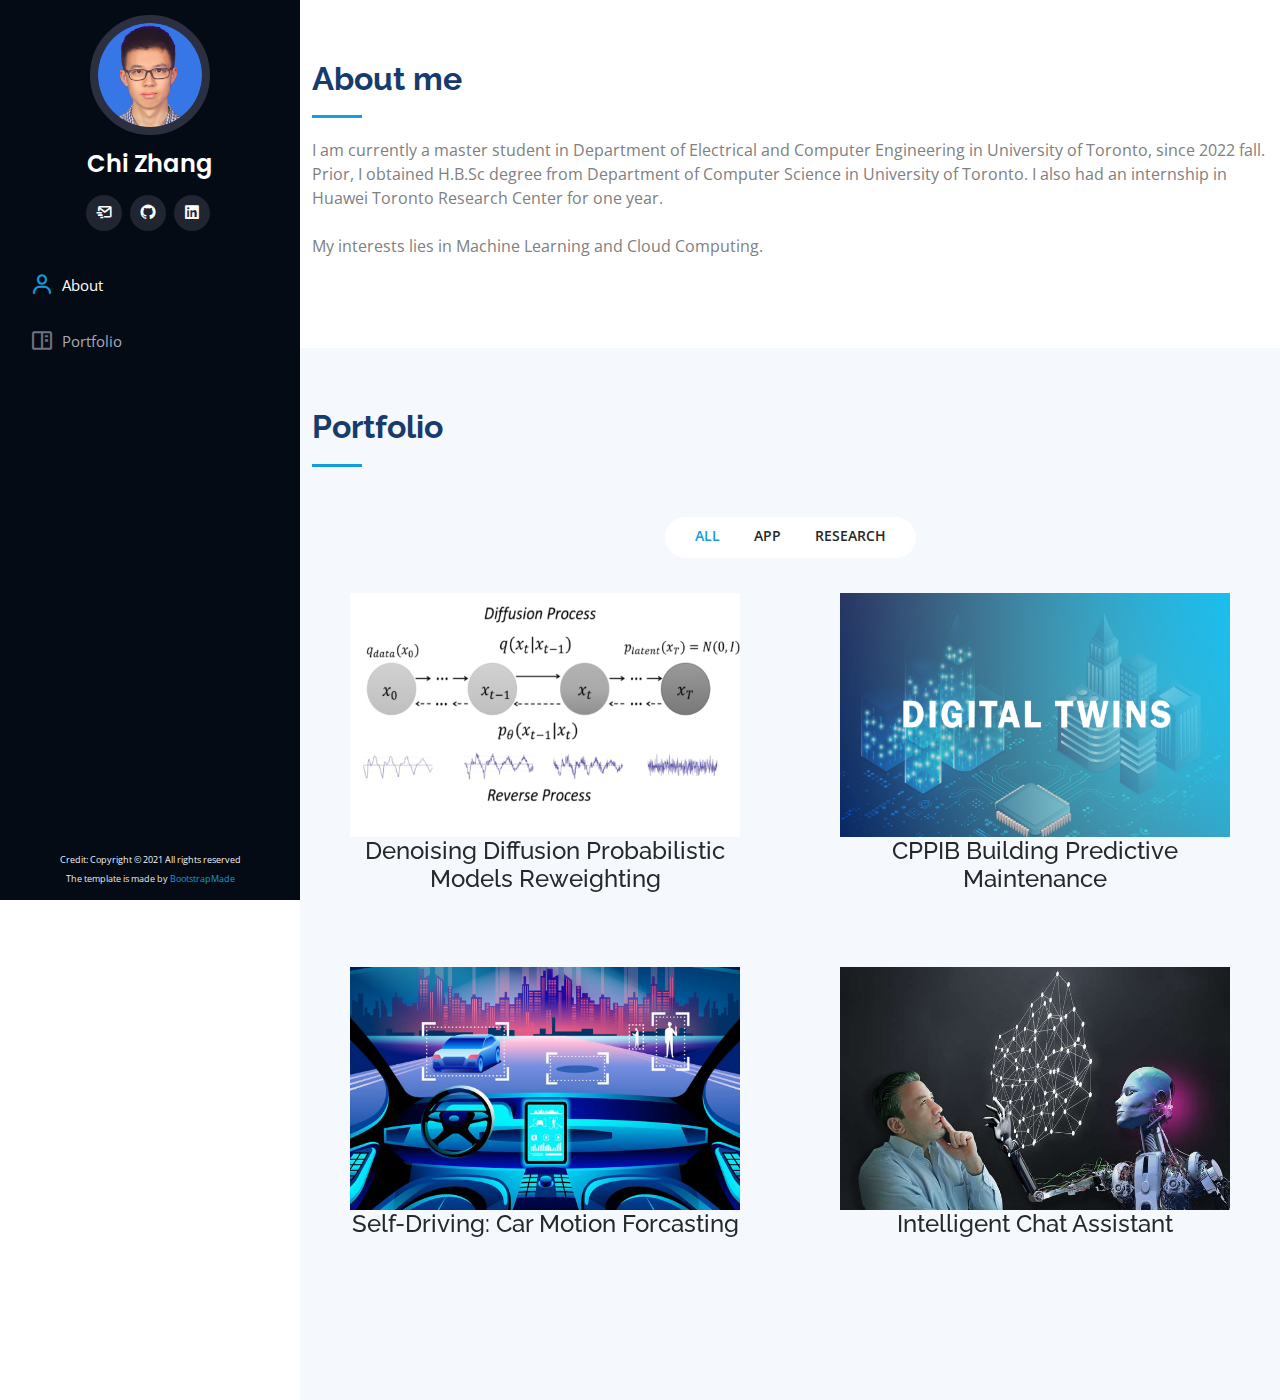
==== index.html @ a96748c1 "add new self-driving page" ====
<!DOCTYPE html>
<html lang="en">

<head>
  <meta charset="utf-8">
  <meta content="width=device-width, initial-scale=1.0" name="viewport">

  <title>Chi Zhang</title>
  <meta content="" name="description">
  <meta content="" name="keywords">

  <!-- Favicons -->
  <link href="assets/img/letter-c.png" rel="icon">
  <!--link href="assets/img/apple-touch-icon.png" rel="apple-touch-icon"-->

  <!-- Google Fonts -->
  <link href="https://fonts.googleapis.com/css?family=Open+Sans:300,300i,400,400i,600,600i,700,700i|Raleway:300,300i,400,400i,500,500i,600,600i,700,700i|Poppins:300,300i,400,400i,500,500i,600,600i,700,700i" rel="stylesheet">

  <!-- Vendor CSS Files -->
  <link href="assets/vendor/aos/aos.css" rel="stylesheet">
  <link href="assets/vendor/bootstrap/css/bootstrap.min.css" rel="stylesheet">
  <link href="assets/vendor/bootstrap-icons/bootstrap-icons.css" rel="stylesheet">
  <link href="assets/vendor/boxicons/css/boxicons.min.css" rel="stylesheet">
  <link href="assets/vendor/glightbox/css/glightbox.min.css" rel="stylesheet">
  <link href="assets/vendor/swiper/swiper-bundle.min.css" rel="stylesheet">

  <!-- Template Main CSS File -->
  <link href="assets/css/style.css" rel="stylesheet">

  <!-- =======================================================
  * Template Name: iPortfolio - v3.7.0
  * Template URL: https://bootstrapmade.com/iportfolio-bootstrap-portfolio-websites-template/
  * Author: BootstrapMade.com
  * License: https://bootstrapmade.com/license/
  ======================================================== -->
</head>

<body>

  <!-- ======= Mobile nav toggle button ======= -->
  <i class="bi bi-list mobile-nav-toggle d-xl-none"></i>

  <!-- ======= Header ======= -->
  <header id="header">
    <div class="d-flex flex-column">

      <div class="profile">
        <img src="assets/img/chi.jpg" alt="" class="img-fluid rounded-circle">
        <h1 class="text-light"><a href="index.html">Chi Zhang</a></h1>
        <div class="social-links mt-3 text-center">
          <a href="mailto:chizhang0826@gmail.com" class="email"><i class="bx bx-mail-send"></i></a>
          <!--a href="https://www.facebook.com/profile.php?id=100013401366754" class="facebook"><i class="bx bxl-facebook"></i></a-->
          <a href="https://www.github.com/chuiyunjun" class="github"><i class="bx bxl-github"></i></a>
          <a href="https://www.linkedin.com/in/chi-zhang-220a3517a/" class="linkedin"><i class="bx bxl-linkedin-square"></i></a>
        </div>
      </div>

      <nav id="navbar" class="nav-menu navbar">
        <ul>
          <!--li><a href="#hero" class="nav-link scrollto active"><i class="bx bx-home"></i> <span>Home</span></a></li-->
          <li><a href="#about" class="nav-link scrollto"><i class="bx bx-user"></i> <span>About</span></a></li>
          <!--li><a href="#education" class="nav-link scrollto"><i class="bx bx-file-blank"></i> <span>Education</span></a></li-->
          <li><a href="#portfolio" class="nav-link scrollto"><i class="bx bx-book-content"></i> <span>Portfolio</span></a></li>
          <!--li><a href="#services" class="nav-link scrollto"><i class="bx bx-server"></i> <span>Services</span></a></li>
          <li><a href="#contact" class="nav-link scrollto"><i class="bx bx-envelope"></i> <span>Contact</span></a></li-->
        </ul>
      </nav><!-- .nav-menu -->
    </div>
  </header><!-- End Header -->

  <!-- ======= Hero Section ======= -->
 <!--section id="hero" class="d-flex flex-column justify-content-center align-items-center">
    <div class="hero-container" data-aos="fade-in">
      <h1>Chi Zhang</h1>
      <p>I'm <span class="typed" data-typed-items="Designer, Developer, Chess Player"></span></p>
    </div>
  </section--><!-- End Hero -->

  <main id="main" class="main">

    <!-- ======= About Section ======= -->
    <section id="about" class="about">
      <div class="container">

        <div class="section-title" style="color: gray">
          <h2>About me</h2>
          <p>I am currently a master student in Department of Electrical and Computer Engineering in University of Toronto, since 2022 fall. Prior, I obtained H.B.Sc degree from Department of Computer Science in University of Toronto. I also had an internship in Huawei Toronto Research Center for one year.</p>
          <br/>
          <p> My interests lies in Machine Learning and Cloud Computing. </p>
        </div>

        <!--div class="row">
          <div class="col-lg-4" data-aos="fade-right">
            <img src="assets/img/profile-img.jpg" class="img-fluid" alt="">
          </div>
          <div class="col-lg-8 pt-4 pt-lg-0 content" data-aos="fade-left">
            <h3>UI/UX Designer &amp; Web Developer.</h3>
            <p class="fst-italic">
              Lorem ipsum dolor sit amet, consectetur adipiscing elit, sed do eiusmod tempor incididunt ut labore et dolore
              magna aliqua.
            </p>
            <div class="row">
              <div class="col-lg-6">
                <ul>
                  <li><i class="bi bi-chevron-right"></i> <strong>Birthday:</strong> <span>1 May 1995</span></li>
                  <li><i class="bi bi-chevron-right"></i> <strong>Website:</strong> <span>www.example.com</span></li>
                  <li><i class="bi bi-chevron-right"></i> <strong>Phone:</strong> <span>+123 456 7890</span></li>
                  <li><i class="bi bi-chevron-right"></i> <strong>City:</strong> <span>New York, USA</span></li>
                </ul>
              </div>
              <div class="col-lg-6">
                <ul>
                  <li><i class="bi bi-chevron-right"></i> <strong>Age:</strong> <span>30</span></li>
                  <li><i class="bi bi-chevron-right"></i> <strong>Degree:</strong> <span>Master</span></li>
                  <li><i class="bi bi-chevron-right"></i> <strong>PhEmailone:</strong> <span>email@example.com</span></li>
                  <li><i class="bi bi-chevron-right"></i> <strong>Freelance:</strong> <span>Available</span></li>
                </ul>
              </div>
            </div>
            <p>
              Officiis eligendi itaque labore et dolorum mollitia officiis optio vero. Quisquam sunt adipisci omnis et ut. Nulla accusantium dolor incidunt officia tempore. Et eius omnis.
              Cupiditate ut dicta maxime officiis quidem quia. Sed et consectetur qui quia repellendus itaque neque. Aliquid amet quidem ut quaerat cupiditate. Ab et eum qui repellendus omnis culpa magni laudantium dolores.
            </p>
          </div>
        </div-->

      </div>
    </section><!-- End About Section -->

    <!-- ======= Facts Section ======= -->
    <!--section id="facts" class="facts">
      <div class="container">

        <div class="section-title">
          <h2>Facts</h2>
          <p>Magnam dolores commodi suscipit. Necessitatibus eius consequatur ex aliquid fuga eum quidem. Sit sint consectetur velit. Quisquam quos quisquam cupiditate. Et nemo qui impedit suscipit alias ea. Quia fugiat sit in iste officiis commodi quidem hic quas.</p>
        </div>

        <div class="row no-gutters">

          <div class="col-lg-3 col-md-6 d-md-flex align-items-md-stretch" data-aos="fade-up">
            <div class="count-box">
              <i class="bi bi-emoji-smile"></i>
              <span data-purecounter-start="0" data-purecounter-end="232" data-purecounter-duration="1" class="purecounter"></span>
              <p><strong>Happy Clients</strong> consequuntur quae</p>
            </div>
          </div>

          <div class="col-lg-3 col-md-6 d-md-flex align-items-md-stretch" data-aos="fade-up" data-aos-delay="100">
            <div class="count-box">
              <i class="bi bi-journal-richtext"></i>
              <span data-purecounter-start="0" data-purecounter-end="521" data-purecounter-duration="1" class="purecounter"></span>
              <p><strong>Projects</strong> adipisci atque cum quia aut</p>
            </div>
          </div>

          <div class="col-lg-3 col-md-6 d-md-flex align-items-md-stretch" data-aos="fade-up" data-aos-delay="200">
            <div class="count-box">
              <i class="bi bi-headset"></i>
              <span data-purecounter-start="0" data-purecounter-end="1453" data-purecounter-duration="1" class="purecounter"></span>
              <p><strong>Hours Of Support</strong> aut commodi quaerat</p>
            </div>
          </div>

          <div class="col-lg-3 col-md-6 d-md-flex align-items-md-stretch" data-aos="fade-up" data-aos-delay="300">
            <div class="count-box">
              <i class="bi bi-people"></i>
              <span data-purecounter-start="0" data-purecounter-end="32" data-purecounter-duration="1" class="purecounter"></span>
              <p><strong>Hard Workers</strong> rerum asperiores dolor</p>
            </div>
          </div>

        </div>

      </div>
    </section--><!-- End Facts Section -->

    <!-- ======= Skills Section ======= -->
    <!--section id="skills" class="skills section-bg">
      <div class="container">

        <div class="section-title">
          <h2>Skills</h2>
          <p>Magnam dolores commodi suscipit. Necessitatibus eius consequatur ex aliquid fuga eum quidem. Sit sint consectetur velit. Quisquam quos quisquam cupiditate. Et nemo qui impedit suscipit alias ea. Quia fugiat sit in iste officiis commodi quidem hic quas.</p>
        </div>

        <div class="row skills-content">

          <div class="col-lg-6" data-aos="fade-up">

            <div class="progress">
              <span class="skill">HTML <i class="val">100%</i></span>
              <div class="progress-bar-wrap">
                <div class="progress-bar" role="progressbar" aria-valuenow="100" aria-valuemin="0" aria-valuemax="100"></div>
              </div>
            </div>

            <div class="progress">
              <span class="skill">CSS <i class="val">90%</i></span>
              <div class="progress-bar-wrap">
                <div class="progress-bar" role="progressbar" aria-valuenow="90" aria-valuemin="0" aria-valuemax="100"></div>
              </div>
            </div>

            <div class="progress">
              <span class="skill">JavaScript <i class="val">75%</i></span>
              <div class="progress-bar-wrap">
                <div class="progress-bar" role="progressbar" aria-valuenow="75" aria-valuemin="0" aria-valuemax="100"></div>
              </div>
            </div>

          </div>

          <div class="col-lg-6" data-aos="fade-up" data-aos-delay="100">

            <div class="progress">
              <span class="skill">PHP <i class="val">80%</i></span>
              <div class="progress-bar-wrap">
                <div class="progress-bar" role="progressbar" aria-valuenow="80" aria-valuemin="0" aria-valuemax="100"></div>
              </div>
            </div>

            <div class="progress">
              <span class="skill">WordPress/CMS <i class="val">90%</i></span>
              <div class="progress-bar-wrap">
                <div class="progress-bar" role="progressbar" aria-valuenow="90" aria-valuemin="0" aria-valuemax="100"></div>
              </div>
            </div>

            <div class="progress">
              <span class="skill">Photoshop <i class="val">55%</i></span>
              <div class="progress-bar-wrap">
                <div class="progress-bar" role="progressbar" aria-valuenow="55" aria-valuemin="0" aria-valuemax="100"></div>
              </div>
            </div>

          </div>

        </div>

      </div>
    </section--><!-- End Skills Section -->

    <!-- ======= Resume Section ======= -->
    <!--section id="education" class="education">
      <div class="container">

        <div class="section-title">
          <h2>Education</h2>
          <p>Magnam dolores commodi suscipit. Necessitatibus eius consequatur ex aliquid fuga eum quidem. Sit sint consectetur velit. Quisquam quos quisquam cupiditate. Et nemo qui impedit suscipit alias ea. Quia fugiat sit in iste officiis commodi quidem hic quas.</p>
        </div>

        <div class="row">
          <div class="col-lg-6" data-aos="fade-up">
            <h3 class="resume-title">Sumary</h3>
            <div class="resume-item pb-0">
              <h4>Alex Smith</h4>
              <p><em>Innovative and deadline-driven Graphic Designer with 3+ years of experience designing and developing user-centered digital/print marketing material from initial concept to final, polished deliverable.</em></p>
              <ul>
                <li>Portland par 127,Orlando, FL</li>
                <li>(123) 456-7891</li>
                <li>alice.barkley@example.com</li>
              </ul>
            </div>

            <h3 class="resume-title">Education</h3>
            <div class="education-item">
              <h4>Master of Engineering, Computer Engineering</h4>
              <h5>2022 - Present</h5>
              <p><em>University of Toronto, Toronto, Canada</em></p>
            </div>

            <div class="education-item">
              <h4>Honours Bachelor of Science, Computer Science</h4>
              <h5>2017 - 2022</h5>
              <p><em>University of Toronto, Toronto, Canada</em></p>
              <p> Computer Science Specialist Program & Statistics Minor Program</p>
              <p> Dean's List Scholar</p>
            </div>
          </div-->

          <!-- div class="col-lg-6" data-aos="fade-up" data-aos-delay="100">
            <h3 class="resume-title">Professional Experience</h3>
            <div class="resume-item">
              <h4>Cloud Applicaitons Platform Engineer, Full-time Intern</h4>
              <h5>2020.5 - 2021.4</h5>
              <p><em>Huawei Canada, Toronto, ON, Canada</em></p>

              <p>Report progress to Chief Architect and Technical Team Leader.</p>
              <br/>
              <p><b>Individual work:</b></p>
              <ul>
                <li>Researched the feasibility of applying <a href="https://webassembly.org/">WebAssembly(WASM)</a> runtime into server side and detected future challenges.</li>
                <li>Researched on optimizing solutions for multi-tenancy of a kubernetes cluster.</li>
                <li>Enabled multi-NodePool feature of a <a href="https://github.com/kubernetes/autoscaler">Kubernetes Cluster Autoscaler plug-in</a> for <a href="https://www.huaweicloud.com/en-us/product/cce.html">Huawei Cloud Container Engine</a></li>
                <li>Added <a href="https://www.huaweicloud.com/en-us/product/functiongraph.html">Huawei Cloud FunctionGraph</a> support to assist in prototyping an experimental automation system which allows users to deploy and maintain applications in Huawei Cloud with command line.</li>
                <li>Added <a href="https://www.huaweicloud.com/en-us/product/functiongraph.html">Huawei Cloud FunctionGraph</a> support in <a href="https://github.com/huaweicloud/terraform-provider-huaweicloud">terraform-provider-huaweicloud plugin</a>.</li>
              </ul>
              <p><b>Group work:</b></p>
              <ul>
                <li>Worked with a senior colleague to design a UI project to dynamically showcase the implicit details of an experimental serverless App engine during the whole process of deploying applications</li>
                <li>Worked with a senior colleague to enhance UI features of <a href="https://www.huaweicloud.com/en-us/product/roma.html">Huawei Cloud ROMA Connect</a>. Re-designed the drawing board for deployment to improve user experience and maintained the backend project.</li>
              </ul>
            </div>
            <div class="resume-item">
              <h4>Cloud Full-Stack Engineer, Part-time Intern</h4>
              <h5>2020.1 - 2020.3</h5>
              <p><em>Fintelics Technology Inc, Toronto, ON, Canada</em></p>
              <ul>
                <li>Conducted research about customer needs and designed quantitative engineering models.</li>
                <li>Developed financial applications with Node.js. Designed and implemented REST APIs.</li>
                <li>Deployed and maintained the application on the cloud.</li>
                <li>Managed the project using Trello and Jira to track overall progress.</li>
              </ul>
            </div>
          </div>
        </div>
      </div>
    </section--><!-- End Resume Section -->

    <!-- ======= Portfolio Section ======= -->
    <section id="portfolio" class="portfolio section-bg">
      <div class="container">

        <div class="section-title">
          <h2>Portfolio</h2>
          <!--p>Magnam dolores commodi suscipit. Necessitatibus eius consequatur ex aliquid fuga eum quidem. Sit sint consectetur velit. Quisquam quos quisquam cupiditate. Et nemo qui impedit suscipit alias ea. Quia fugiat sit in iste officiis commodi quidem hic quas.</p-->
        </div>

        <div class="row" data-aos="fade-up">
          <!--div class="col-lg-12 d-flex justify-content-center"-->
          <div class="col-lg-12 d-flex">
            <ul id="portfolio-flters">
              <li data-filter="*" class="filter-active">All</li>
              <li data-filter=".filter-app">App</li>
              <li data-filter=".filter-research">Research</li>
              <!--li data-filter=".filter-web">Web</li-->
            </ul>
          </div>
        </div>

        <div class="row portfolio-container" data-aos="fade-up" data-aos-delay="100">

          <div class="col-lg-6 col-md-6 portfolio-item filter-research">
            <div class="project-card">
              <a href="ddpm.html" title="More Details">
                <img src="assets/img/ddpm.png" class="img-fluid" alt="">
              </a>
            </div>
            <div style="height: 100px">
              <h4 style="text-align: center;"> Denoising Diffusion Probabilistic Models Reweighting</h4>
            </div>

          </div>

          <div class="col-lg-6 col-md-6 portfolio-item filter-research">
            <div class="project-card">
              <a href="building.html">
                <img src="assets/img/Digital-Twins.png" class="img-fluid" alt="">
              </a>
            </div>
            <div style="height: 100px">
              <h4 style="text-align: center;"> CPPIB Building Predictive Maintenance</h4>
            </div>
          </div>



          <div class="col-lg-6 col-md-6 portfolio-item filter-research">
            <div class="project-card">
              <a href="auto-driving.html" title="More Details">
                <img src="assets/img/selfdriving.png" class="img-fluid" alt="">
              </a>
            </div>

            <div style="height: 100px">
              <h4 style="text-align: center;"> Self-Driving: Car Motion Forcasting</h4>
            </div>
          </div>


          <div class="col-lg-6 col-md-6 portfolio-item filter-app">
            <div class="project-card">
              <a href="AIChatBot.html">
                <img src="assets/img/chatting-with-bot.png" class="img-fluid" alt="">
              </a>
            </div>

            <div style="height: 100px">
              <h4 style="text-align: center;"> Intelligent Chat Assistant</h4>
            </div>
          </div>

          <!--div class="col-lg-4 col-md-6 portfolio-item filter-app">
            <div class="portfolio-wrap">
              <img src="assets/img/portfolio/portfolio-3.jpg" class="img-fluid" alt="">
              <div class="portfolio-links">
                <a href="assets/img/portfolio/portfolio-3.jpg" data-gallery="portfolioGallery" class="portfolio-lightbox" title="App 2"><i class="bx bx-plus"></i></a>
                <a href="portfolio-details.html" title="More Details"><i class="bx bx-link"></i></a>
              </div>
            </div>
          </div-->

          <!--div class="col-lg-4 col-md-6 portfolio-item filter-card">
            <div class="portfolio-wrap">
              <img src="assets/img/portfolio/portfolio-4.jpg" class="img-fluid" alt="">
              <div class="portfolio-links">
                <a href="assets/img/portfolio/portfolio-4.jpg" data-gallery="portfolioGallery" class="portfolio-lightbox" title="Card 2"><i class="bx bx-plus"></i></a>
                <a href="portfolio-details.html" title="More Details"><i class="bx bx-link"></i></a>
              </div>
            </div>
          </div-->

          <!--div class="col-lg-4 col-md-6 portfolio-item filter-web">
            <div class="portfolio-wrap">
              <img src="assets/img/portfolio/portfolio-5.jpg" class="img-fluid" alt="">
              <div class="portfolio-links">
                <a href="assets/img/portfolio/portfolio-5.jpg" data-gallery="portfolioGallery" class="portfolio-lightbox" title="Web 2"><i class="bx bx-plus"></i></a>
                <a href="portfolio-details.html" title="More Details"><i class="bx bx-link"></i></a>
              </div>
            </div>
          </div-->

          <!--div class="col-lg-4 col-md-6 portfolio-item filter-app">
            <div class="portfolio-wrap">
              <img src="assets/img/portfolio/portfolio-6.jpg" class="img-fluid" alt="">
              <div class="portfolio-links">
                <a href="assets/img/portfolio/portfolio-6.jpg" data-gallery="portfolioGallery" class="portfolio-lightbox" title="App 3"><i class="bx bx-plus"></i></a>
                <a href="portfolio-details.html" title="More Details"><i class="bx bx-link"></i></a>
              </div>
            </div>
          </div-->

          <!--div class="col-lg-4 col-md-6 portfolio-item filter-card">
            <div class="portfolio-wrap">
              <img src="assets/img/portfolio/portfolio-7.jpg" class="img-fluid" alt="">
              <div class="portfolio-links">
                <a href="assets/img/portfolio/portfolio-7.jpg" data-gallery="portfolioGallery" class="portfolio-lightbox" title="Card 1"><i class="bx bx-plus"></i></a>
                <a href="portfolio-details.html" title="More Details"><i class="bx bx-link"></i></a>
              </div>
            </div>
          </div-->

          <!--div class="col-lg-4 col-md-6 portfolio-item filter-card">
            <div class="portfolio-wrap">
              <img src="assets/img/portfolio/portfolio-8.jpg" class="img-fluid" alt="">
              <div class="portfolio-links">
                <a href="assets/img/portfolio/portfolio-8.jpg" data-gallery="portfolioGallery" class="portfolio-lightbox" title="Card 3"><i class="bx bx-plus"></i></a>
                <a href="portfolio-details.html" title="More Details"><i class="bx bx-link"></i></a>
              </div>
            </div>
          </div-->

          <!--div class="col-lg-4 col-md-6 portfolio-item filter-web">
            <div class="portfolio-wrap">
              <img src="assets/img/portfolio/portfolio-9.jpg" class="img-fluid" alt="">
              <div class="portfolio-links">
                <a href="assets/img/portfolio/portfolio-9.jpg" data-gallery="portfolioGallery" class="portfolio-lightbox" title="Web 3"><i class="bx bx-plus"></i></a>
                <a href="portfolio-details.html" title="More Details"><i class="bx bx-link"></i></a>
              </div>
            </div>
          </div-->

        </div>

        <!-- Viewer Counter-->
        <div hidden="hidden">
          <a href="http://www.clustrmaps.com/map/Chuiyunjun.github.io" title="Visit tracker for Chuiyunjun.github.io"><img src="//www.clustrmaps.com/map_v2.png?d=R3ADTb4q2JE1bN-JgrYoepkKYNquhp7sQB3cGqjV6yg" /></a>
        </div>
      </div>
    </section><!-- End Portfolio Section -->

    <!-- ======= Services Section ======= -->
    <!--section id="services" class="services">
      <div class="container">

        <div class="section-title">
          <h2>Services</h2>
          <p>Magnam dolores commodi suscipit. Necessitatibus eius consequatur ex aliquid fuga eum quidem. Sit sint consectetur velit. Quisquam quos quisquam cupiditate. Et nemo qui impedit suscipit alias ea. Quia fugiat sit in iste officiis commodi quidem hic quas.</p>
        </div>

        <div class="row">
          <div class="col-lg-4 col-md-6 icon-box" data-aos="fade-up">
            <div class="icon"><i class="bi bi-briefcase"></i></div>
            <h4 class="title"><a href="">Lorem Ipsum</a></h4>
            <p class="description">Voluptatum deleniti atque corrupti quos dolores et quas molestias excepturi sint occaecati cupiditate non provident</p>
          </div>
          <div class="col-lg-4 col-md-6 icon-box" data-aos="fade-up" data-aos-delay="100">
            <div class="icon"><i class="bi bi-card-checklist"></i></div>
            <h4 class="title"><a href="">Dolor Sitema</a></h4>
            <p class="description">Minim veniam, quis nostrud exercitation ullamco laboris nisi ut aliquip ex ea commodo consequat tarad limino ata</p>
          </div>
          <div class="col-lg-4 col-md-6 icon-box" data-aos="fade-up" data-aos-delay="200">
            <div class="icon"><i class="bi bi-bar-chart"></i></div>
            <h4 class="title"><a href="">Sed ut perspiciatis</a></h4>
            <p class="description">Duis aute irure dolor in reprehenderit in voluptate velit esse cillum dolore eu fugiat nulla pariatur</p>
          </div>
          <div class="col-lg-4 col-md-6 icon-box" data-aos="fade-up" data-aos-delay="300">
            <div class="icon"><i class="bi bi-binoculars"></i></div>
            <h4 class="title"><a href="">Magni Dolores</a></h4>
            <p class="description">Excepteur sint occaecat cupidatat non proident, sunt in culpa qui officia deserunt mollit anim id est laborum</p>
          </div>
          <div class="col-lg-4 col-md-6 icon-box" data-aos="fade-up" data-aos-delay="400">
            <div class="icon"><i class="bi bi-brightness-high"></i></div>
            <h4 class="title"><a href="">Nemo Enim</a></h4>
            <p class="description">At vero eos et accusamus et iusto odio dignissimos ducimus qui blanditiis praesentium voluptatum deleniti atque</p>
          </div>
          <div class="col-lg-4 col-md-6 icon-box" data-aos="fade-up" data-aos-delay="500">
            <div class="icon"><i class="bi bi-calendar4-week"></i></div>
            <h4 class="title"><a href="">Eiusmod Tempor</a></h4>
            <p class="description">Et harum quidem rerum facilis est et expedita distinctio. Nam libero tempore, cum soluta nobis est eligendi</p>
          </div>
        </div>

      </div>
    </section--><!-- End Services Section -->

    <!-- ======= Testimonials Section ======= -->
    <!--section id="testimonials" class="testimonials section-bg">
      <div class="container">

        <div class="section-title">
          <h2>Testimonials</h2>
          <p>Magnam dolores commodi suscipit. Necessitatibus eius consequatur ex aliquid fuga eum quidem. Sit sint consectetur velit. Quisquam quos quisquam cupiditate. Et nemo qui impedit suscipit alias ea. Quia fugiat sit in iste officiis commodi quidem hic quas.</p>
        </div>

        <div class="testimonials-slider swiper" data-aos="fade-up" data-aos-delay="100">
          <div class="swiper-wrapper">

            <div class="swiper-slide">
              <div class="testimonial-item" data-aos="fade-up">
                <p>
                  <i class="bx bxs-quote-alt-left quote-icon-left"></i>
                  Proin iaculis purus consequat sem cure digni ssim donec porttitora entum suscipit rhoncus. Accusantium quam, ultricies eget id, aliquam eget nibh et. Maecen aliquam, risus at semper.
                  <i class="bx bxs-quote-alt-right quote-icon-right"></i>
                </p>
                <img src="assets/img/testimonials/testimonials-1.jpg" class="testimonial-img" alt="">
                <h3>Saul Goodman</h3>
                <h4>Ceo &amp; Founder</h4>
              </div>
            </div>

            <div class="swiper-slide">
              <div class="testimonial-item" data-aos="fade-up" data-aos-delay="100">
                <p>
                  <i class="bx bxs-quote-alt-left quote-icon-left"></i>
                  Export tempor illum tamen malis malis eram quae irure esse labore quem cillum quid cillum eram malis quorum velit fore eram velit sunt aliqua noster fugiat irure amet legam anim culpa.
                  <i class="bx bxs-quote-alt-right quote-icon-right"></i>
                </p>
                <img src="assets/img/testimonials/testimonials-2.jpg" class="testimonial-img" alt="">
                <h3>Sara Wilsson</h3>
                <h4>Designer</h4>
              </div>
            </div>

            <div class="swiper-slide">
              <div class="testimonial-item" data-aos="fade-up" data-aos-delay="200">
                <p>
                  <i class="bx bxs-quote-alt-left quote-icon-left"></i>
                  Enim nisi quem export duis labore cillum quae magna enim sint quorum nulla quem veniam duis minim tempor labore quem eram duis noster aute amet eram fore quis sint minim.
                  <i class="bx bxs-quote-alt-right quote-icon-right"></i>
                </p>
                <img src="assets/img/testimonials/testimonials-3.jpg" class="testimonial-img" alt="">
                <h3>Jena Karlis</h3>
                <h4>Store Owner</h4>
              </div>
            </div>

            <div class="swiper-slide">
              <div class="testimonial-item" data-aos="fade-up" data-aos-delay="300">
                <p>
                  <i class="bx bxs-quote-alt-left quote-icon-left"></i>
                  Fugiat enim eram quae cillum dolore dolor amet nulla culpa multos export minim fugiat minim velit minim dolor enim duis veniam ipsum anim magna sunt elit fore quem dolore labore illum veniam.
                  <i class="bx bxs-quote-alt-right quote-icon-right"></i>
                </p>
                <img src="assets/img/testimonials/testimonials-4.jpg" class="testimonial-img" alt="">
                <h3>Matt Brandon</h3>
                <h4>Freelancer</h4>
              </div>
            </div>

            <div class="swiper-slide">
              <div class="testimonial-item" data-aos="fade-up" data-aos-delay="400">
                <p>
                  <i class="bx bxs-quote-alt-left quote-icon-left"></i>
                  Quis quorum aliqua sint quem legam fore sunt eram irure aliqua veniam tempor noster veniam enim culpa labore duis sunt culpa nulla illum cillum fugiat legam esse veniam culpa fore nisi cillum quid.
                  <i class="bx bxs-quote-alt-right quote-icon-right"></i>
                </p>
                <img src="assets/img/testimonials/testimonials-5.jpg" class="testimonial-img" alt="">
                <h3>John Larson</h3>
                <h4>Entrepreneur</h4>
              </div>
            </div>

          </div>
          <div class="swiper-pagination"></div>
        </div>

      </div>
    </section--><!-- End Testimonials Section -->

    <!-- ======= Contact Section ======= -->
    <!--section id="contact" class="contact">
      <div class="container">

        <div class="section-title">
          <h2>Contact</h2>
          <p>Magnam dolores commodi suscipit. Necessitatibus eius consequatur ex aliquid fuga eum quidem. Sit sint consectetur velit. Quisquam quos quisquam cupiditate. Et nemo qui impedit suscipit alias ea. Quia fugiat sit in iste officiis commodi quidem hic quas.</p>
        </div>

        <div class="row" data-aos="fade-in">

          <div class="col-lg-5 d-flex align-items-stretch">
            <div class="info">
              <div class="address">
                <i class="bi bi-geo-alt"></i>
                <h4>Location:</h4>
                <p>A108 Adam Street, New York, NY 535022</p>
              </div>

              <div class="email">
                <i class="bi bi-envelope"></i>
                <h4>Email:</h4>
                <p>info@example.com</p>
              </div>

              <div class="phone">
                <i class="bi bi-phone"></i>
                <h4>Call:</h4>
                <p>+1 5589 55488 55s</p>
              </div>

              <iframe src="https://www.google.com/maps/embed?pb=!1m14!1m8!1m3!1d12097.433213460943!2d-74.0062269!3d40.7101282!3m2!1i1024!2i768!4f13.1!3m3!1m2!1s0x0%3A0xb89d1fe6bc499443!2sDowntown+Conference+Center!5e0!3m2!1smk!2sbg!4v1539943755621" frameborder="0" style="border:0; width: 100%; height: 290px;" allowfullscreen></iframe>
            </div>

          </div>

          <div class="col-lg-7 mt-5 mt-lg-0 d-flex align-items-stretch">
            <form action="forms/contact.php" method="post" role="form" class="php-email-form">
              <div class="row">
                <div class="form-group col-md-6">
                  <label for="name">Your Name</label>
                  <input type="text" name="name" class="form-control" id="name" required>
                </div>
                <div class="form-group col-md-6">
                  <label for="name">Your Email</label>
                  <input type="email" class="form-control" name="email" id="email" required>
                </div>
              </div>
              <div class="form-group">
                <label for="name">Subject</label>
                <input type="text" class="form-control" name="subject" id="subject" required>
              </div>
              <div class="form-group">
                <label for="name">Message</label>
                <textarea class="form-control" name="message" rows="10" required></textarea>
              </div>
              <div class="my-3">
                <div class="loading">Loading</div>
                <div class="error-message"></div>
                <div class="sent-message">Your message has been sent. Thank you!</div>
              </div>
              <div class="text-center"><button type="submit">Send Message</button></div>
            </form>
          </div>

        </div>

      </div>
    </section--><!-- End Contact Section -->


  </main><!-- End #main -->

  <!-- ======= Footer ======= -->
  <footer id="footer">
    <div class="container">
      <div class="copyright" style="font-size: xx-small">
        Credit: Copyright © 2021 All rights reserved
      </div>
      <div class="credits" style="font-size: xx-small">
        <!-- All the links in the footer should remain intact. -->
        <!-- You can delete the links only if you purchased the pro version. -->
        <!-- Licensing information: https://bootstrapmade.com/license/ -->
        <!-- Purchase the pro version with working PHP/AJAX contact form: https://bootstrapmade.com/iportfolio-bootstrap-portfolio-websites-template/ -->
        The template is made by <a href="https://bootstrapmade.com/">BootstrapMade</a>
      </div>
    </div>
  </footer><!-- End  Footer -->

  <a href="#" class="back-to-top d-flex align-items-center justify-content-center"><i class="bi bi-arrow-up-short"></i></a>

  <!-- Vendor JS Files -->
  <script src="assets/vendor/purecounter/purecounter.js"></script>
  <script src="assets/vendor/aos/aos.js"></script>
  <script src="assets/vendor/bootstrap/js/bootstrap.bundle.min.js"></script>
  <script src="assets/vendor/glightbox/js/glightbox.min.js"></script>
  <script src="assets/vendor/isotope-layout/isotope.pkgd.min.js"></script>
  <script src="assets/vendor/swiper/swiper-bundle.min.js"></script>
  <script src="assets/vendor/typed.js/typed.min.js"></script>
  <script src="assets/vendor/waypoints/noframework.waypoints.js"></script>
  <script src="assets/vendor/php-email-form/validate.js"></script>

  <!-- Template Main JS File -->
  <script src="assets/js/main.js"></script>

</body>

</html>
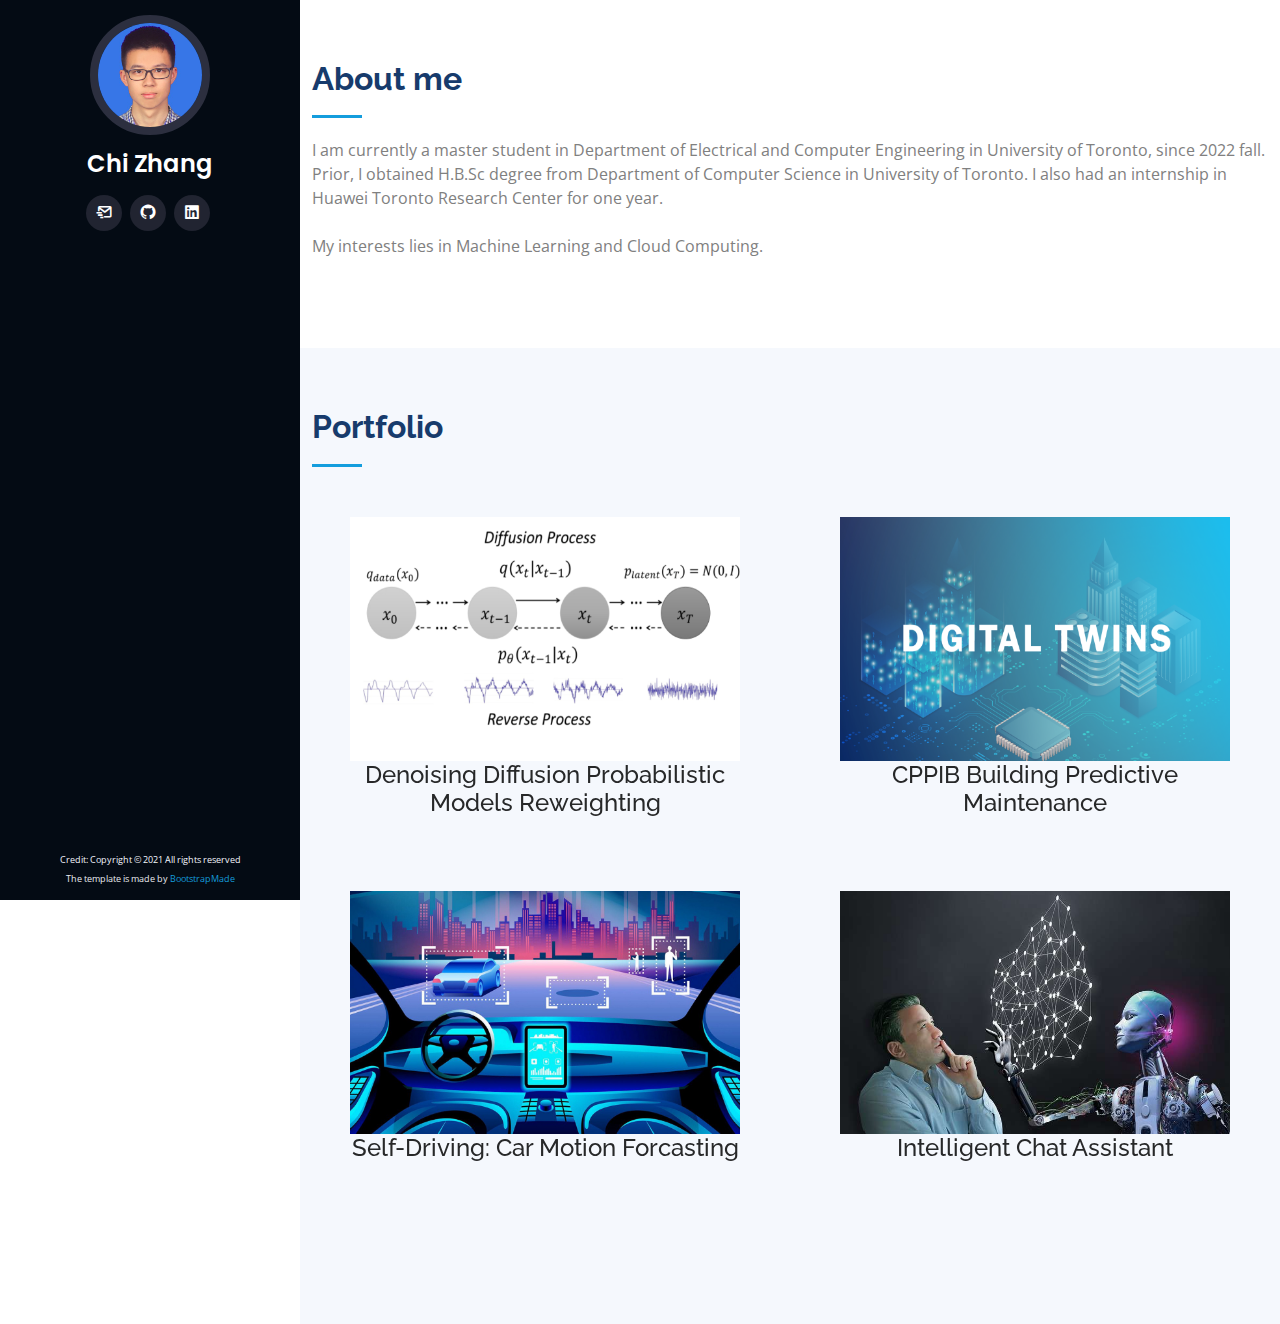
==== commit e6b6709c: "adding ddpm" ====
--- a/index.html
+++ b/index.html
@@ -46,7 +46,7 @@
 
       <div class="profile">
         <img src="assets/img/chi.jpg" alt="" class="img-fluid rounded-circle">
-        <h1 class="text-light"><a href="index.html">Chi Zhang</a></h1>
+        <h1 class="text-light" style="text-align: center"><a href="index.html">Chi Zhang</a></h1>
         <div class="social-links mt-3 text-center">
           <a href="mailto:chizhang0826@gmail.com" class="email"><i class="bx bx-mail-send"></i></a>
           <!--a href="https://www.facebook.com/profile.php?id=100013401366754" class="facebook"><i class="bx bxl-facebook"></i></a-->
@@ -58,9 +58,8 @@
       <nav id="navbar" class="nav-menu navbar">
         <ul>
           <!--li><a href="#hero" class="nav-link scrollto active"><i class="bx bx-home"></i> <span>Home</span></a></li-->
-          <li><a href="#about" class="nav-link scrollto"><i class="bx bx-user"></i> <span>About</span></a></li>
+          <!--li><a href="#about" class="nav-link scrollto"><i class="bx bx-user"></i> <span>About</span></a></li-->
           <!--li><a href="#education" class="nav-link scrollto"><i class="bx bx-file-blank"></i> <span>Education</span></a></li-->
-          <li><a href="#portfolio" class="nav-link scrollto"><i class="bx bx-book-content"></i> <span>Portfolio</span></a></li>
           <!--li><a href="#services" class="nav-link scrollto"><i class="bx bx-server"></i> <span>Services</span></a></li>
           <li><a href="#contact" class="nav-link scrollto"><i class="bx bx-envelope"></i> <span>Contact</span></a></li-->
         </ul>
@@ -327,18 +326,6 @@
           <!--p>Magnam dolores commodi suscipit. Necessitatibus eius consequatur ex aliquid fuga eum quidem. Sit sint consectetur velit. Quisquam quos quisquam cupiditate. Et nemo qui impedit suscipit alias ea. Quia fugiat sit in iste officiis commodi quidem hic quas.</p-->
         </div>
 
-        <div class="row" data-aos="fade-up">
-          <!--div class="col-lg-12 d-flex justify-content-center"-->
-          <div class="col-lg-12 d-flex">
-            <ul id="portfolio-flters">
-              <li data-filter="*" class="filter-active">All</li>
-              <li data-filter=".filter-app">App</li>
-              <li data-filter=".filter-research">Research</li>
-              <!--li data-filter=".filter-web">Web</li-->
-            </ul>
-          </div>
-        </div>
-
         <div class="row portfolio-container" data-aos="fade-up" data-aos-delay="100">
 
           <div class="col-lg-6 col-md-6 portfolio-item filter-research">
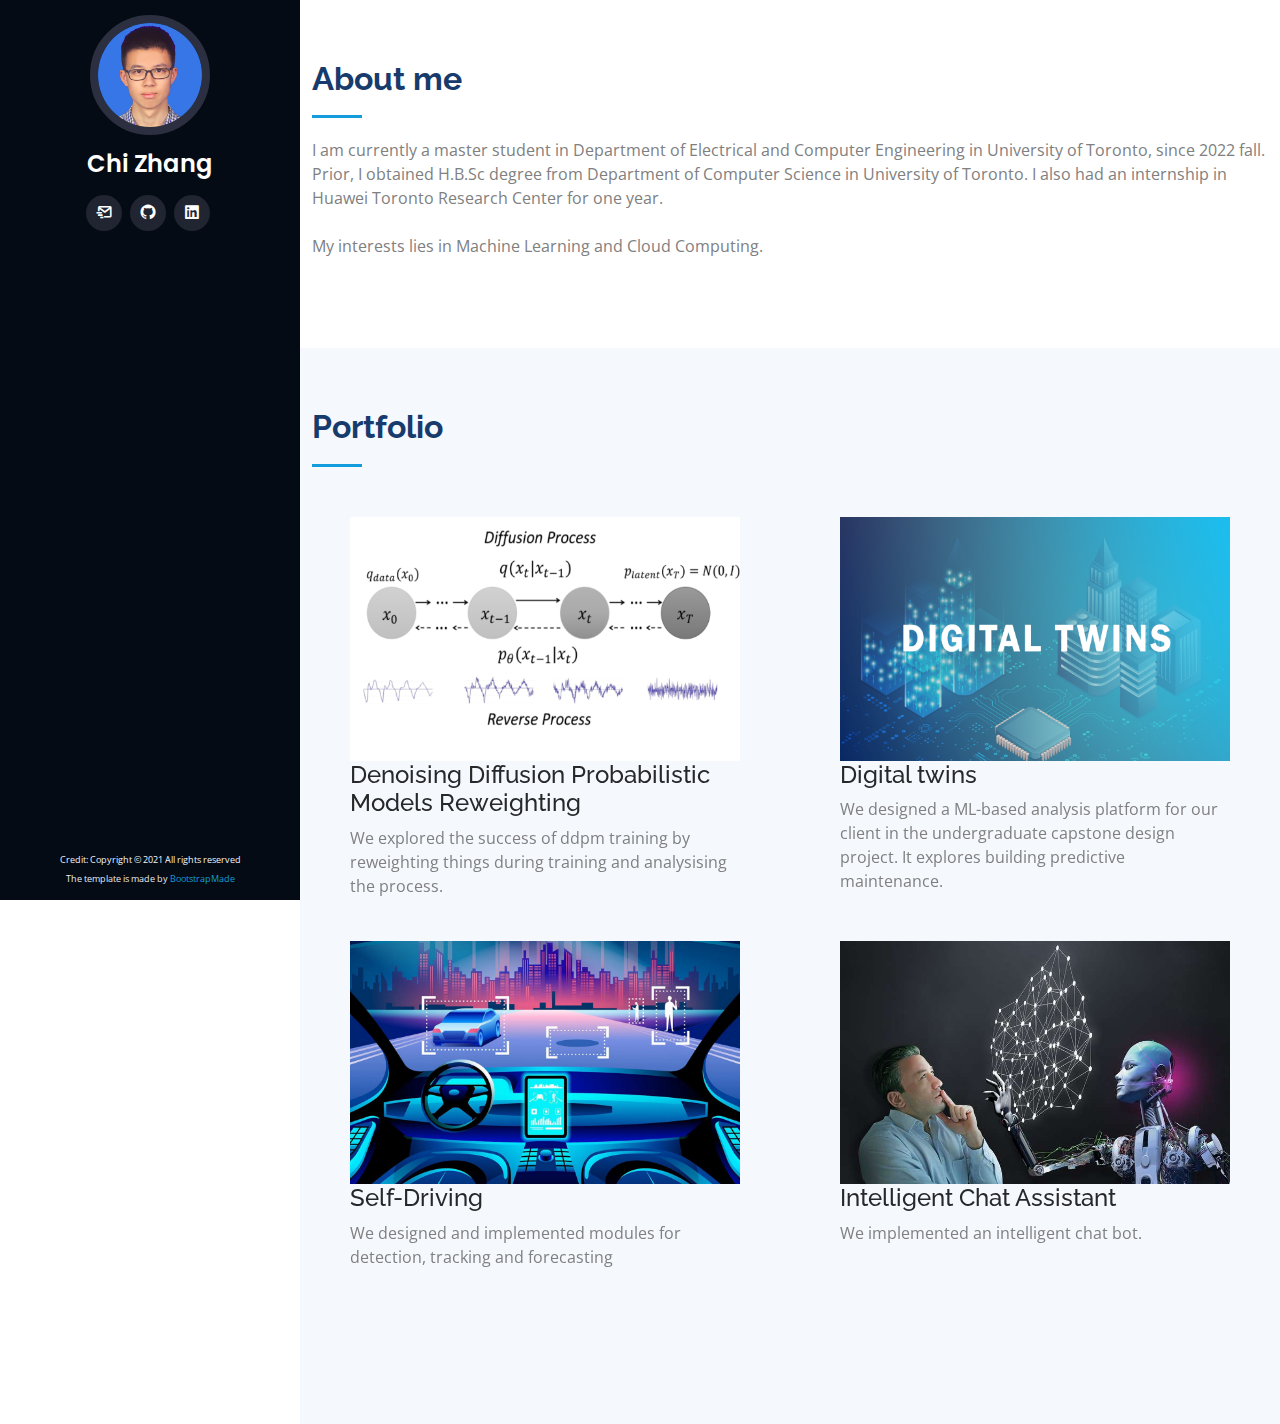
==== commit 1e119c90: "adding ddpm" ====
--- a/index.html
+++ b/index.html
@@ -334,8 +334,11 @@
                 <img src="assets/img/ddpm.png" class="img-fluid" alt="">
               </a>
             </div>
-            <div style="height: 100px">
-              <h4 style="text-align: center;"> Denoising Diffusion Probabilistic Models Reweighting</h4>
+            <div style="height: 150px">
+              <h4 style="text-align: left;"> Denoising Diffusion Probabilistic Models Reweighting</h4>
+              <div style="color: gray">
+                <sm> We explored the success of ddpm training by reweighting things during training and analysising the process.</sm>
+              </div>
             </div>
 
           </div>
@@ -346,8 +349,11 @@
                 <img src="assets/img/Digital-Twins.png" class="img-fluid" alt="">
               </a>
             </div>
-            <div style="height: 100px">
-              <h4 style="text-align: center;"> CPPIB Building Predictive Maintenance</h4>
+            <div style="height: 150px">
+              <h4 style="text-align: left;"> Digital twins</h4>
+              <div style="color: gray">
+                <sm> We designed a ML-based analysis platform for our client in the undergraduate capstone design project. It explores building predictive maintenance.</sm>
+              </div>
             </div>
           </div>
 
@@ -360,9 +366,13 @@
               </a>
             </div>
 
-            <div style="height: 100px">
-              <h4 style="text-align: center;"> Self-Driving: Car Motion Forcasting</h4>
-            </div>
+            <div style="height: 150px">
+              <h4 style="text-align: left;"> Self-Driving</h4>
+              <div style="color: gray">
+                <sm> We designed and implemented modules for detection, tracking and forecasting</sm>
+              </div>
+            </div>
+
           </div>
 
 
@@ -373,8 +383,11 @@
               </a>
             </div>
 
-            <div style="height: 100px">
-              <h4 style="text-align: center;"> Intelligent Chat Assistant</h4>
+            <div style="height: 150px">
+              <h4 style="text-align: left;"> Intelligent Chat Assistant</h4>
+              <div style="color: gray">
+                <sm> We implemented an intelligent chat bot.</sm>
+              </div>
             </div>
           </div>
 
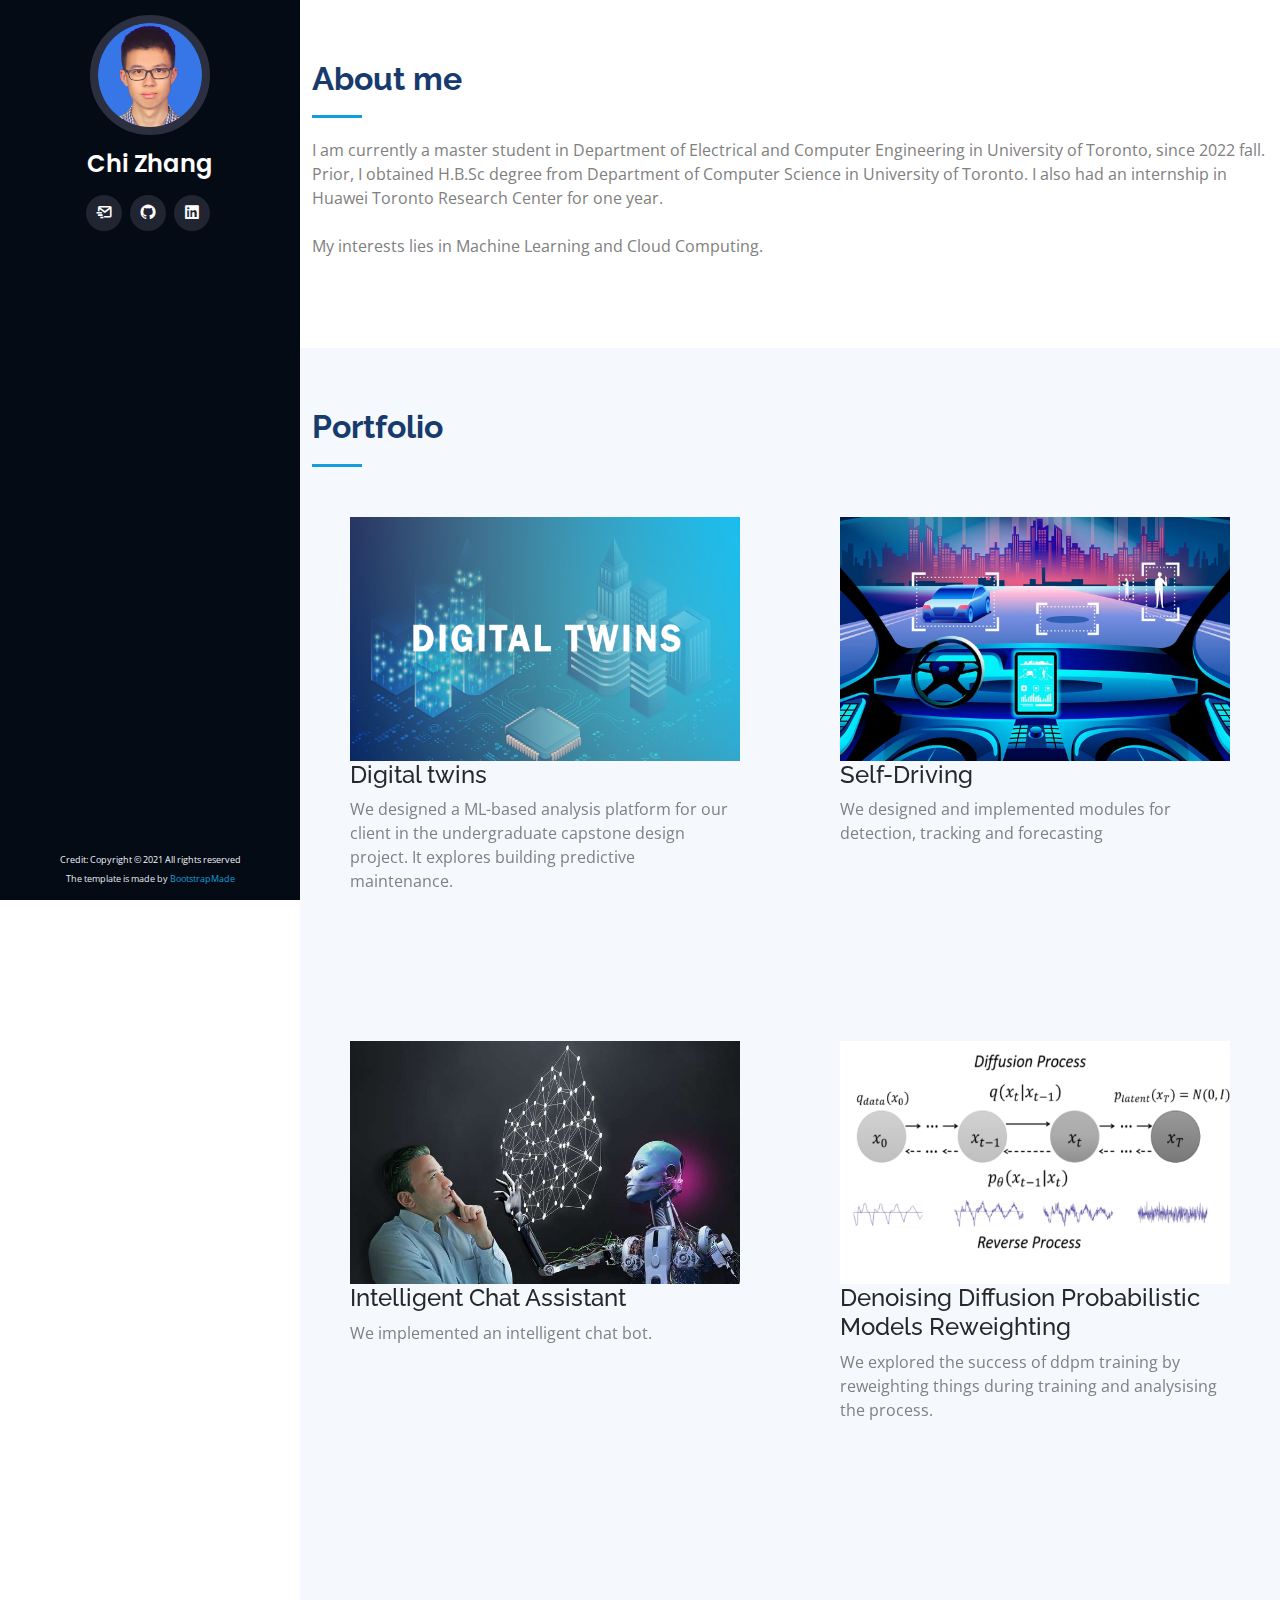
==== commit 96919a2d: "adding ddpm" ====
--- a/index.html
+++ b/index.html
@@ -328,67 +328,69 @@
 
         <div class="row portfolio-container" data-aos="fade-up" data-aos-delay="100">
 
+
+
+          <div class="col-lg-6 col-md-6 portfolio-item filter-research">
+            <div class="project-card">
+              <a href="building.html">
+                <img src="assets/img/Digital-Twins.png" class="img-fluid" alt="">
+              </a>
+            </div>
+            <div style="height: 250px">
+              <h4 style="text-align: left;"> Digital twins</h4>
+              <div style="color: gray">
+                <sm> We designed a ML-based analysis platform for our client in the undergraduate capstone design project. It explores building predictive maintenance.</sm>
+              </div>
+            </div>
+          </div>
+
+
+
+          <div class="col-lg-6 col-md-6 portfolio-item filter-research">
+            <div class="project-card">
+              <a href="auto-driving.html" title="More Details">
+                <img src="assets/img/selfdriving.png" class="img-fluid" alt="">
+              </a>
+            </div>
+
+            <div style="height: 250px">
+              <h4 style="text-align: left;"> Self-Driving</h4>
+              <div style="color: gray">
+                <sm> We designed and implemented modules for detection, tracking and forecasting</sm>
+              </div>
+            </div>
+
+          </div>
+
+
+          <div class="col-lg-6 col-md-6 portfolio-item filter-app">
+            <div class="project-card">
+              <a href="AIChatBot.html">
+                <img src="assets/img/chatting-with-bot.png" class="img-fluid" alt="">
+              </a>
+            </div>
+
+            <div style="height: 250px">
+              <h4 style="text-align: left;"> Intelligent Chat Assistant</h4>
+              <div style="color: gray">
+                <sm> We implemented an intelligent chat bot.</sm>
+              </div>
+            </div>
+          </div>
+
           <div class="col-lg-6 col-md-6 portfolio-item filter-research">
             <div class="project-card">
               <a href="ddpm.html" title="More Details">
                 <img src="assets/img/ddpm.png" class="img-fluid" alt="">
               </a>
             </div>
-            <div style="height: 150px">
+            <div style="height: 250px">
               <h4 style="text-align: left;"> Denoising Diffusion Probabilistic Models Reweighting</h4>
               <div style="color: gray">
                 <sm> We explored the success of ddpm training by reweighting things during training and analysising the process.</sm>
               </div>
             </div>
 
-          </div>
-
-          <div class="col-lg-6 col-md-6 portfolio-item filter-research">
-            <div class="project-card">
-              <a href="building.html">
-                <img src="assets/img/Digital-Twins.png" class="img-fluid" alt="">
-              </a>
-            </div>
-            <div style="height: 150px">
-              <h4 style="text-align: left;"> Digital twins</h4>
-              <div style="color: gray">
-                <sm> We designed a ML-based analysis platform for our client in the undergraduate capstone design project. It explores building predictive maintenance.</sm>
-              </div>
-            </div>
-          </div>
-
-
-
-          <div class="col-lg-6 col-md-6 portfolio-item filter-research">
-            <div class="project-card">
-              <a href="auto-driving.html" title="More Details">
-                <img src="assets/img/selfdriving.png" class="img-fluid" alt="">
-              </a>
-            </div>
-
-            <div style="height: 150px">
-              <h4 style="text-align: left;"> Self-Driving</h4>
-              <div style="color: gray">
-                <sm> We designed and implemented modules for detection, tracking and forecasting</sm>
-              </div>
-            </div>
-
-          </div>
-
-
-          <div class="col-lg-6 col-md-6 portfolio-item filter-app">
-            <div class="project-card">
-              <a href="AIChatBot.html">
-                <img src="assets/img/chatting-with-bot.png" class="img-fluid" alt="">
-              </a>
-            </div>
-
-            <div style="height: 150px">
-              <h4 style="text-align: left;"> Intelligent Chat Assistant</h4>
-              <div style="color: gray">
-                <sm> We implemented an intelligent chat bot.</sm>
-              </div>
-            </div>
           </div>
 
           <!--div class="col-lg-4 col-md-6 portfolio-item filter-app">
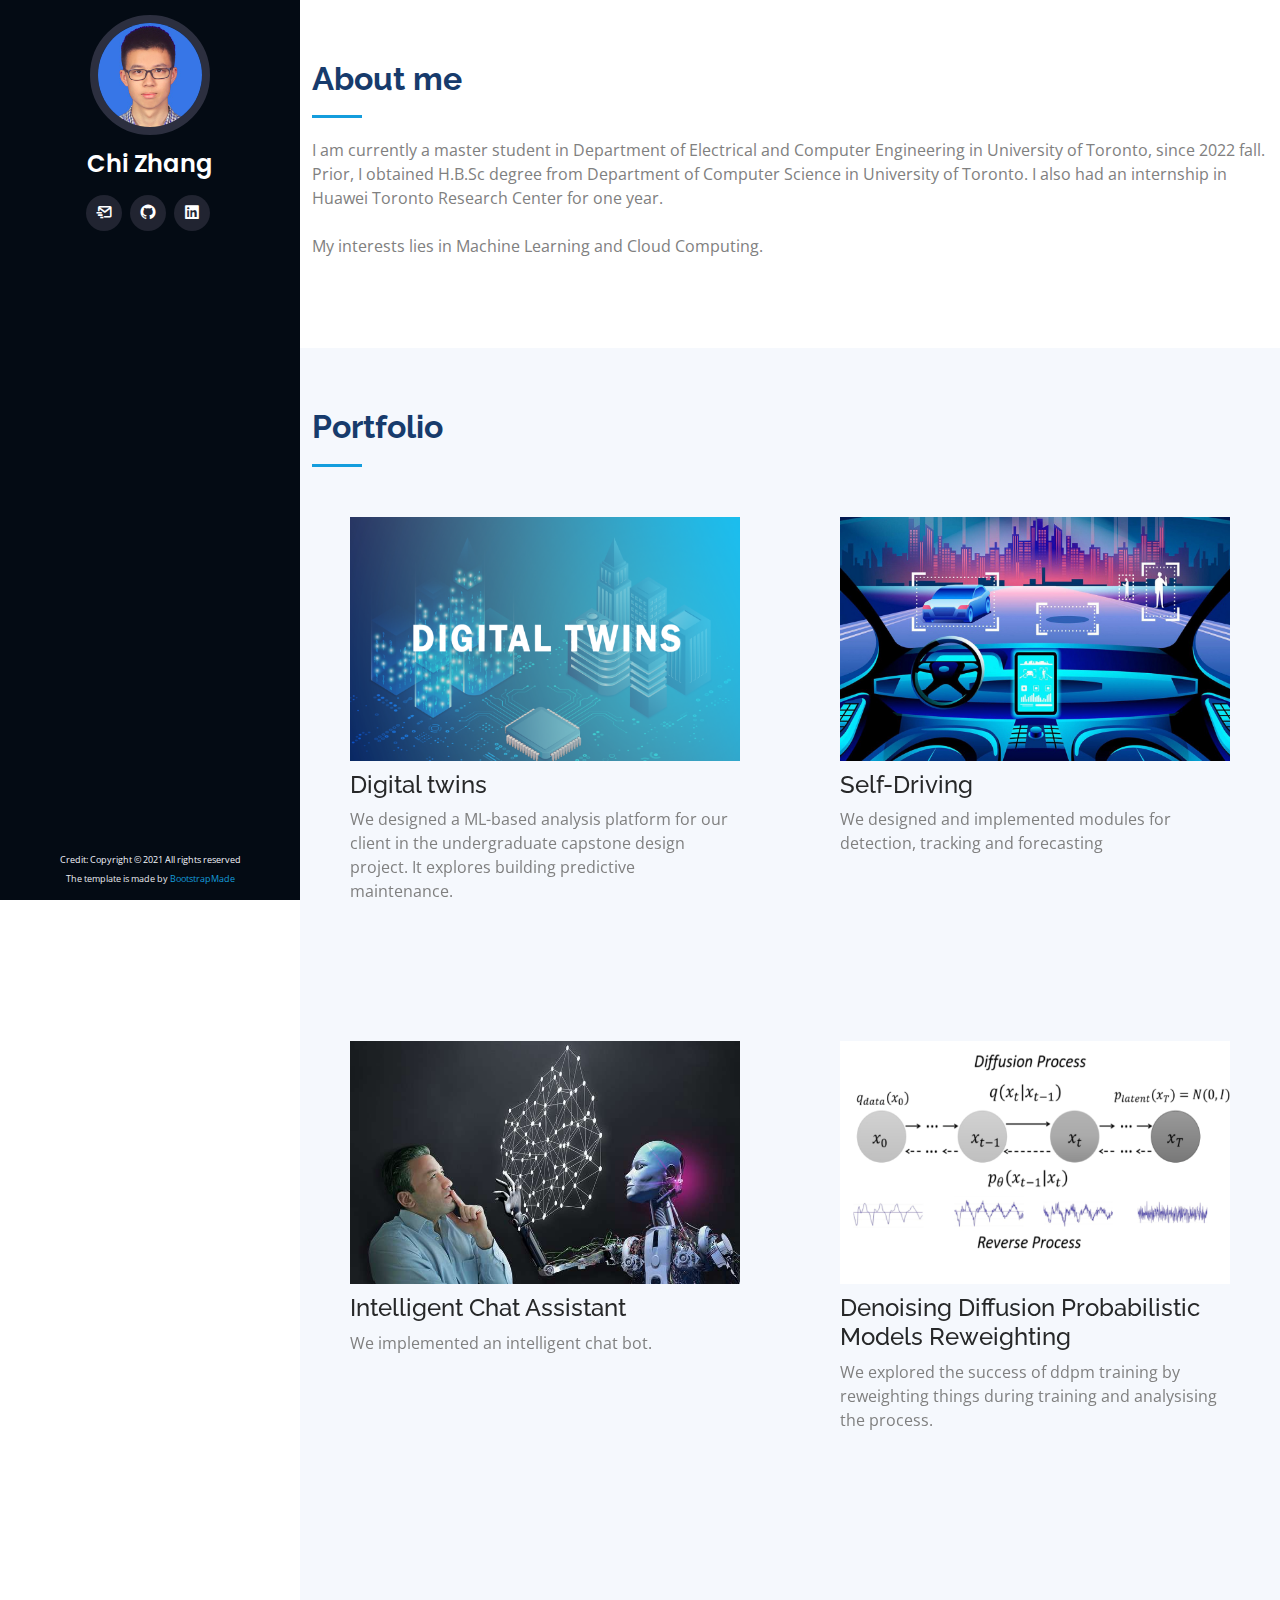
==== commit 315e61ac: "adding ddpm" ====
--- a/index.html
+++ b/index.html
@@ -336,7 +336,7 @@
                 <img src="assets/img/Digital-Twins.png" class="img-fluid" alt="">
               </a>
             </div>
-            <div style="height: 250px">
+            <div style="height: 250px;padding-top: 10px">
               <h4 style="text-align: left;"> Digital twins</h4>
               <div style="color: gray">
                 <sm> We designed a ML-based analysis platform for our client in the undergraduate capstone design project. It explores building predictive maintenance.</sm>
@@ -353,7 +353,7 @@
               </a>
             </div>
 
-            <div style="height: 250px">
+            <div style="height: 250px;padding-top: 10px">
               <h4 style="text-align: left;"> Self-Driving</h4>
               <div style="color: gray">
                 <sm> We designed and implemented modules for detection, tracking and forecasting</sm>
@@ -370,7 +370,7 @@
               </a>
             </div>
 
-            <div style="height: 250px">
+            <div style="height: 250px;padding-top: 10px">
               <h4 style="text-align: left;"> Intelligent Chat Assistant</h4>
               <div style="color: gray">
                 <sm> We implemented an intelligent chat bot.</sm>
@@ -384,7 +384,7 @@
                 <img src="assets/img/ddpm.png" class="img-fluid" alt="">
               </a>
             </div>
-            <div style="height: 250px">
+            <div style="height: 250px;padding-top: 10px">
               <h4 style="text-align: left;"> Denoising Diffusion Probabilistic Models Reweighting</h4>
               <div style="color: gray">
                 <sm> We explored the success of ddpm training by reweighting things during training and analysising the process.</sm>
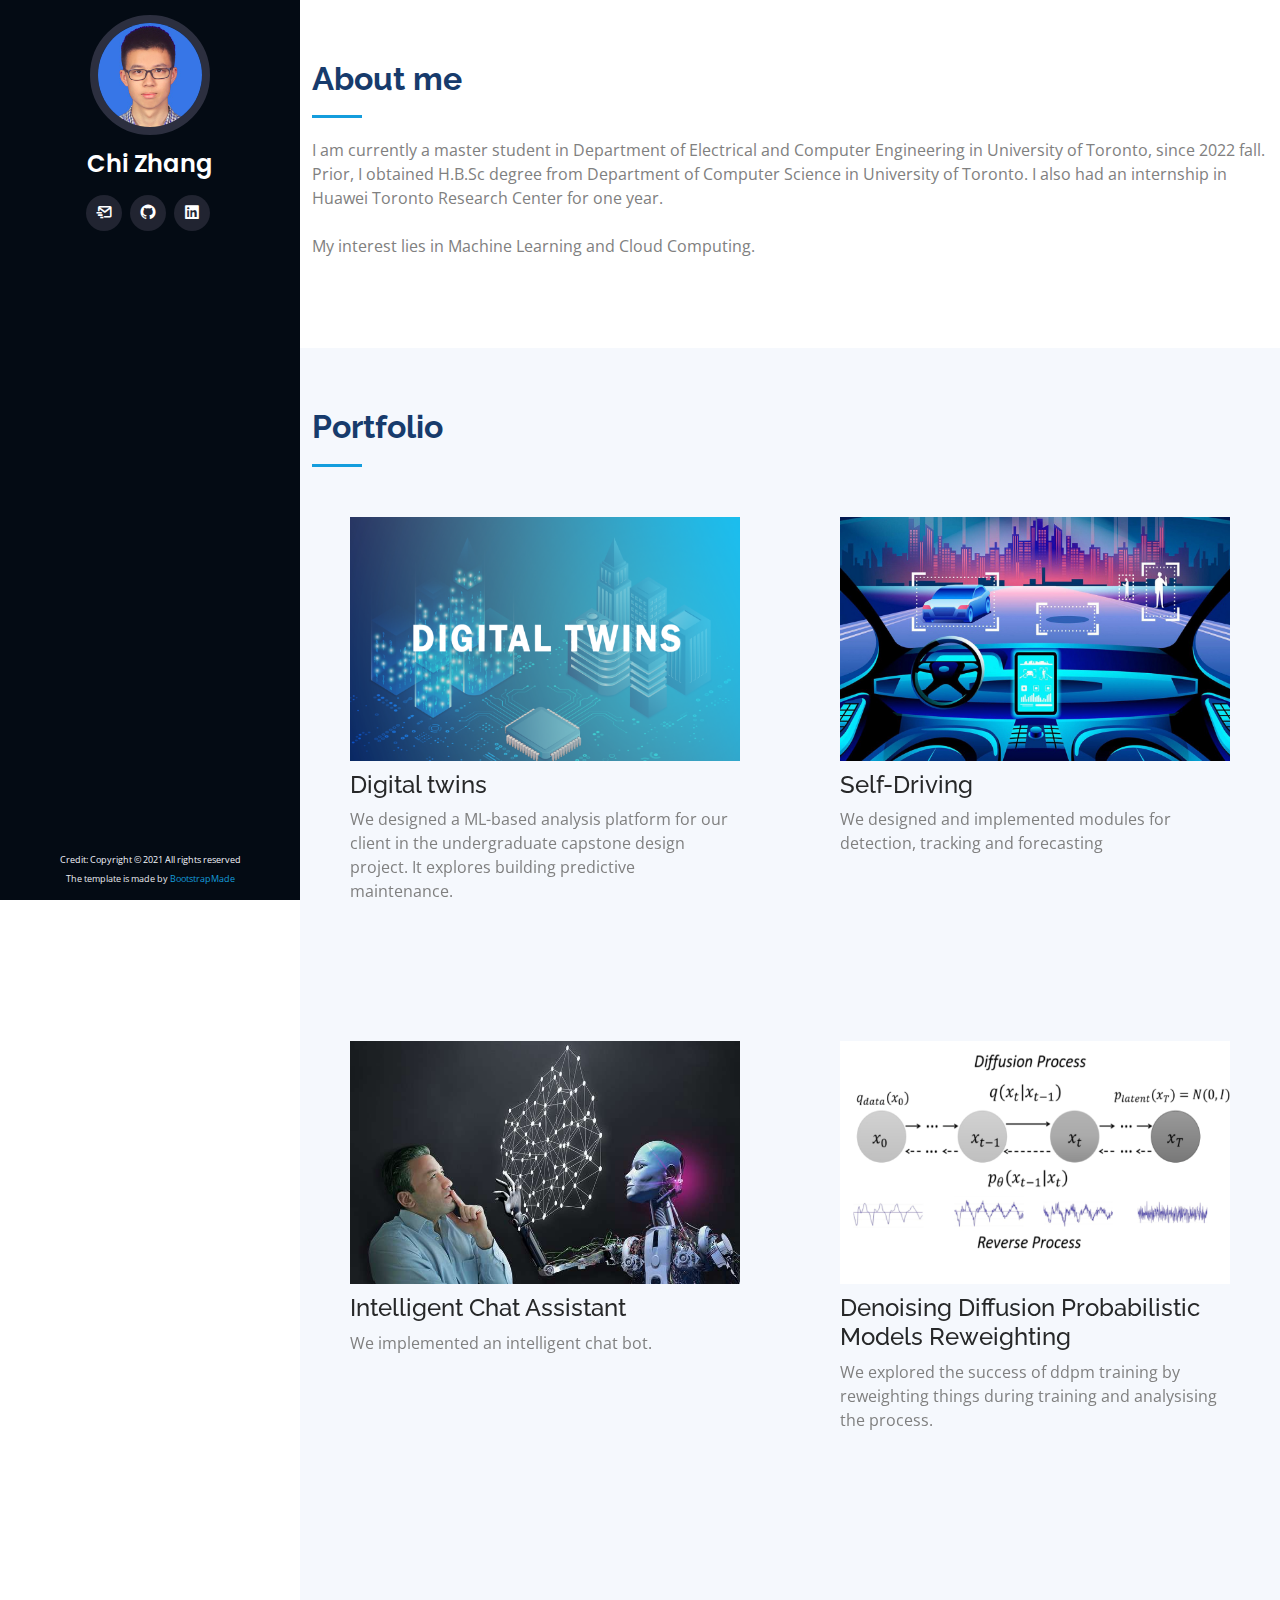
==== commit 52c7fbaa: "grammar err" ====
--- a/index.html
+++ b/index.html
@@ -85,7 +85,7 @@
           <h2>About me</h2>
           <p>I am currently a master student in Department of Electrical and Computer Engineering in University of Toronto, since 2022 fall. Prior, I obtained H.B.Sc degree from Department of Computer Science in University of Toronto. I also had an internship in Huawei Toronto Research Center for one year.</p>
           <br/>
-          <p> My interests lies in Machine Learning and Cloud Computing. </p>
+          <p> My interest lies in Machine Learning and Cloud Computing. </p>
         </div>
 
         <!--div class="row">
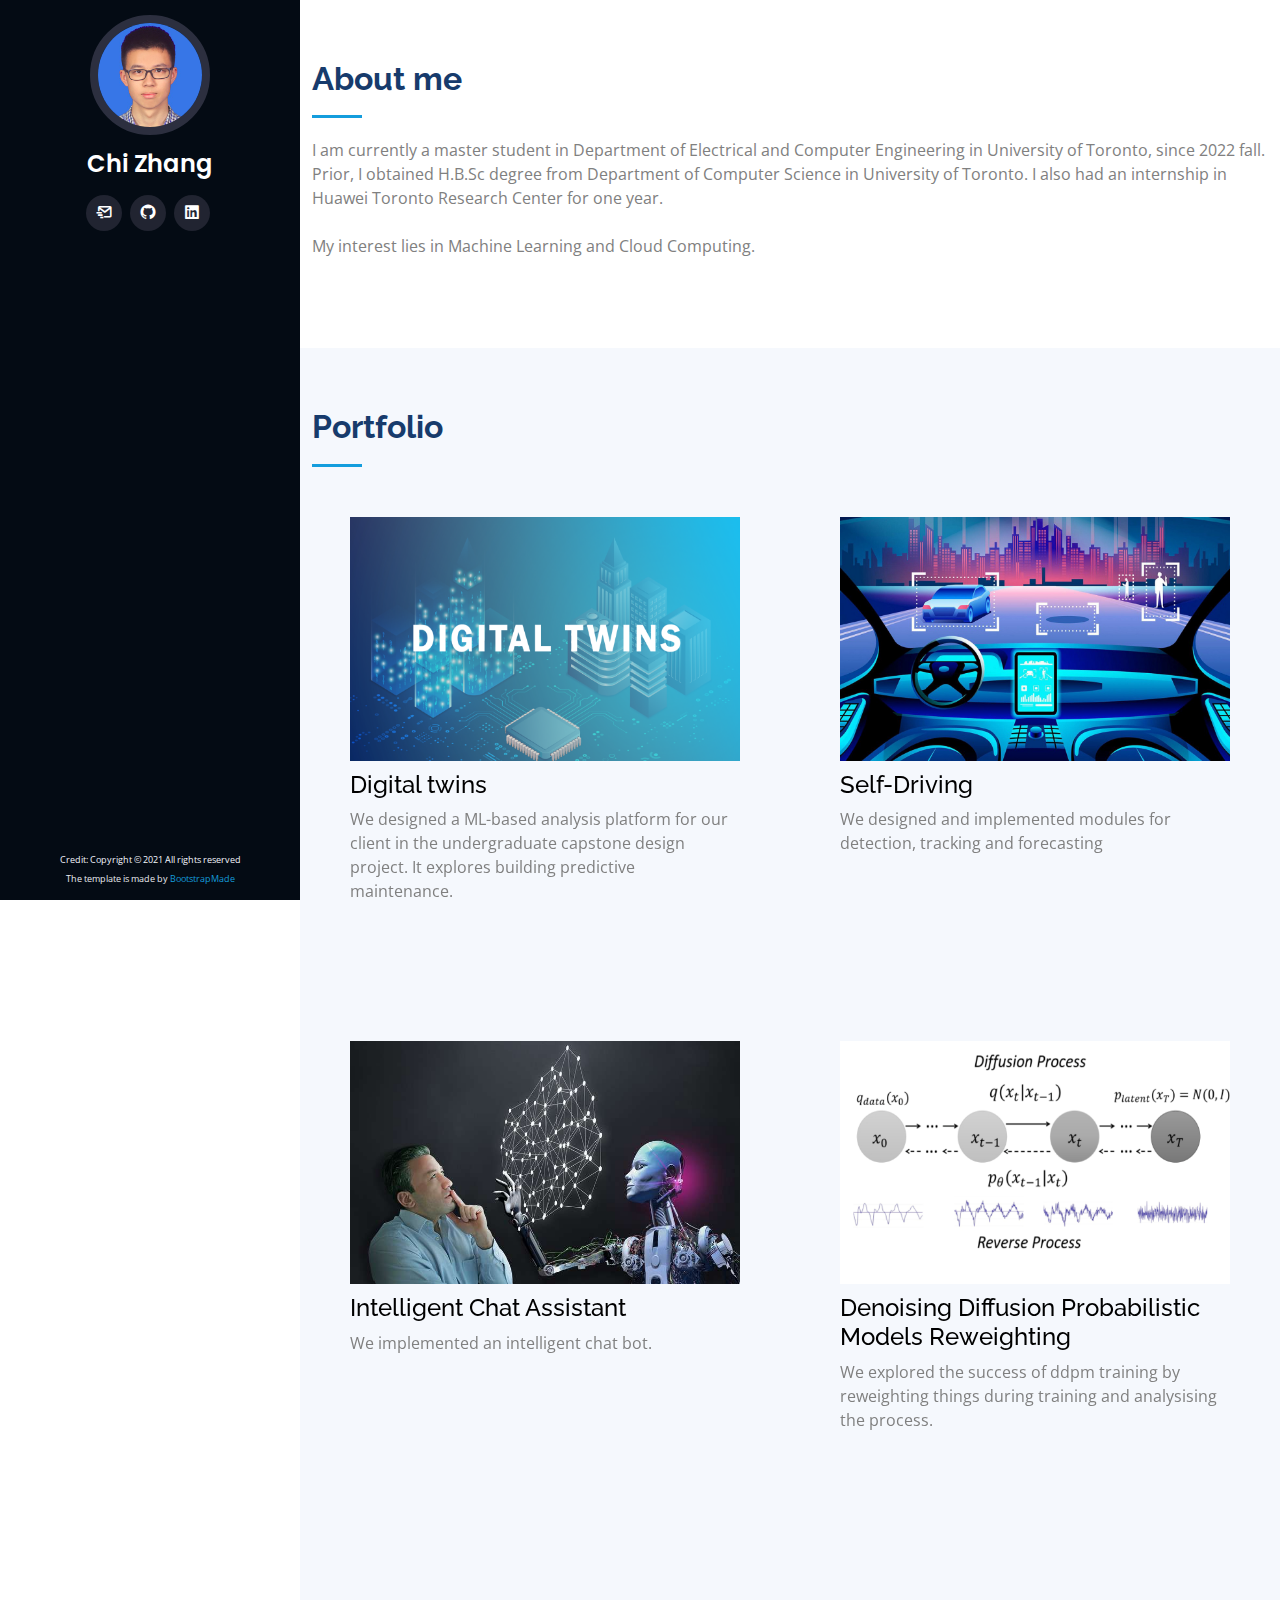
==== commit 1c6c9682: "add all" ====
--- a/index.html
+++ b/index.html
@@ -337,7 +337,7 @@
               </a>
             </div>
             <div style="height: 250px;padding-top: 10px">
-              <h4 style="text-align: left;"> Digital twins</h4>
+              <h4 style="text-align: left;"><a href="building.html" class="hover-project"> Digital twins</a></h4>
               <div style="color: gray">
                 <sm> We designed a ML-based analysis platform for our client in the undergraduate capstone design project. It explores building predictive maintenance.</sm>
               </div>
@@ -354,7 +354,7 @@
             </div>
 
             <div style="height: 250px;padding-top: 10px">
-              <h4 style="text-align: left;"> Self-Driving</h4>
+              <h4 style="text-align: left;"> <a href="auto-driving.html" class="hover-project">Self-Driving</a></h4>
               <div style="color: gray">
                 <sm> We designed and implemented modules for detection, tracking and forecasting</sm>
               </div>
@@ -371,7 +371,7 @@
             </div>
 
             <div style="height: 250px;padding-top: 10px">
-              <h4 style="text-align: left;"> Intelligent Chat Assistant</h4>
+              <h4 style="text-align: left;"> <a href="AIChatBot.html" class="hover-project">Intelligent Chat Assistant</a></h4>
               <div style="color: gray">
                 <sm> We implemented an intelligent chat bot.</sm>
               </div>
@@ -385,7 +385,7 @@
               </a>
             </div>
             <div style="height: 250px;padding-top: 10px">
-              <h4 style="text-align: left;"> Denoising Diffusion Probabilistic Models Reweighting</h4>
+              <h4 style="text-align: left;"><a href="ddpm.html" class="hover-project"> Denoising Diffusion Probabilistic Models Reweighting</a></h4>
               <div style="color: gray">
                 <sm> We explored the success of ddpm training by reweighting things during training and analysising the process.</sm>
               </div>
--- a/assets/css/style.css
+++ b/assets/css/style.css
@@ -1025,4 +1025,13 @@
 
 .toc-title {
   color: black;
+}
+
+.hover-project {
+  color: black;
+}
+
+.hover-project:hover {
+  text-underline-mode: True;
+  color: gray
 }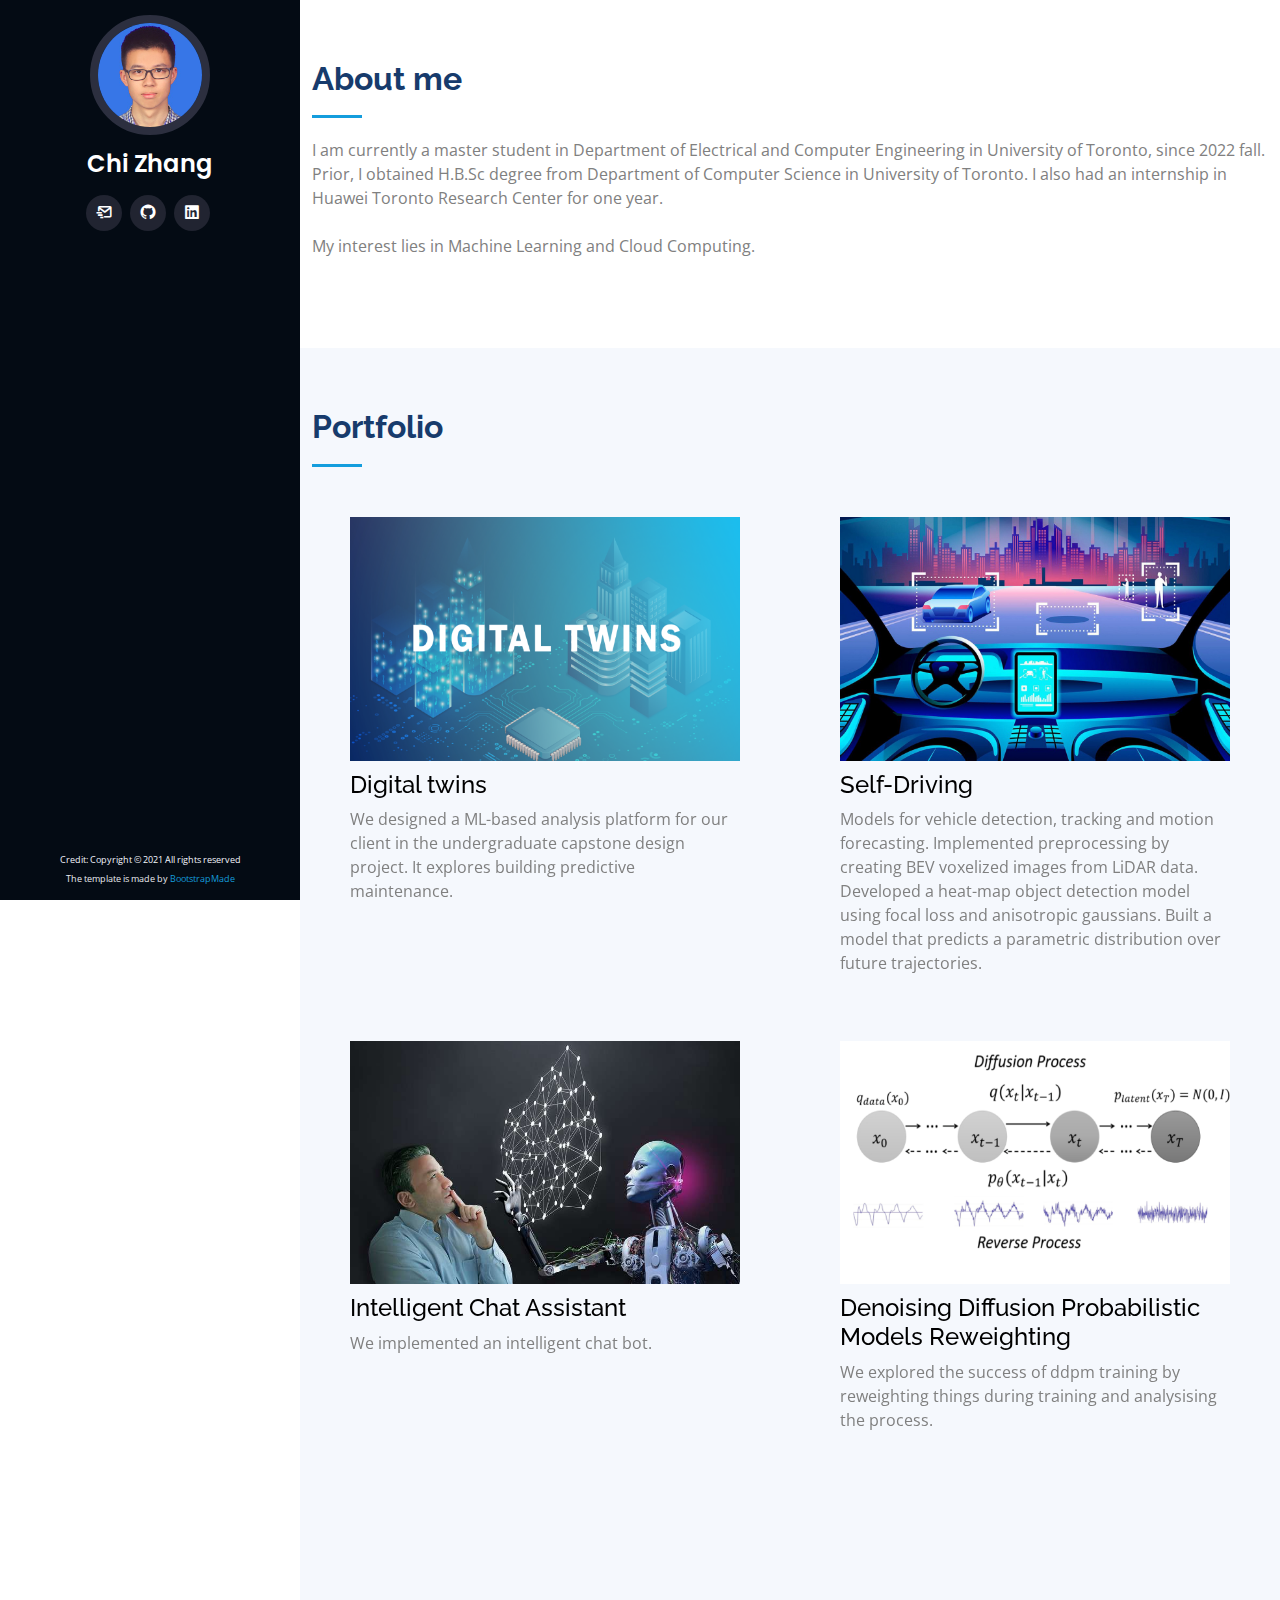
==== commit da896b85: "modify description" ====
--- a/index.html
+++ b/index.html
@@ -356,7 +356,8 @@
             <div style="height: 250px;padding-top: 10px">
               <h4 style="text-align: left;"> <a href="auto-driving.html" class="hover-project">Self-Driving</a></h4>
               <div style="color: gray">
-                <sm> We designed and implemented modules for detection, tracking and forecasting</sm>
+                <sm>
+                  Models for vehicle detection, tracking and motion forecasting. Implemented preprocessing by creating BEV voxelized images from LiDAR data. Developed a heat-map object detection model using focal loss and anisotropic gaussians. Built a model that predicts a parametric distribution over future trajectories.</sm>
               </div>
             </div>
 
